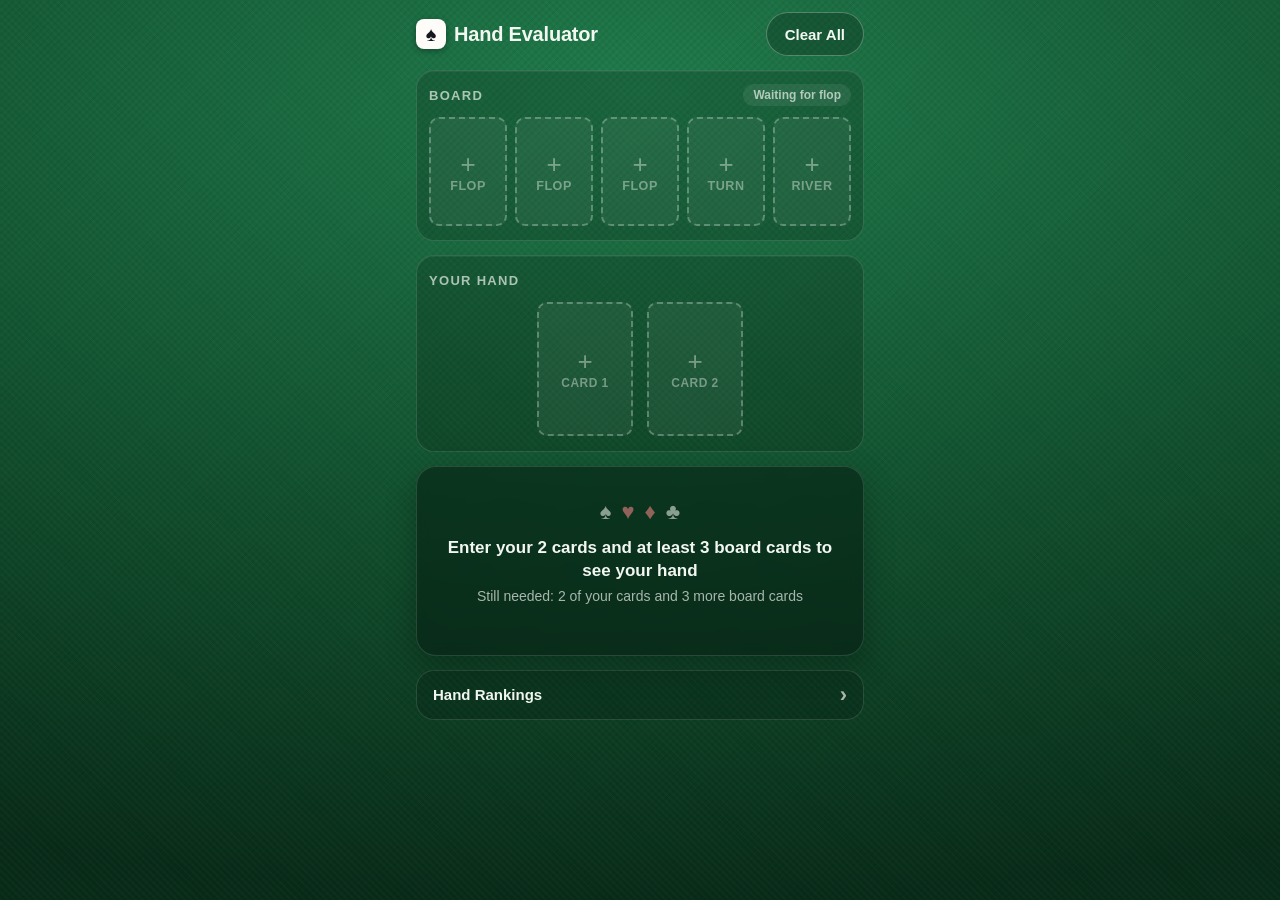
==== index.html @ f63c6add "Add poker hand evaluator app" ====
<!DOCTYPE html>
<html lang="en">
<head>
  <meta charset="utf-8">
  <meta name="viewport" content="width=device-width, initial-scale=1, maximum-scale=1, user-scalable=no, viewport-fit=cover">
  <title>Poker Hand Evaluator</title>
  <meta name="description" content="Enter your 2 cards and the board to see your best poker hand and how strong it is.">

  <!-- PWA / iPhone -->
  <meta name="theme-color" content="#0c3a22">
  <meta name="apple-mobile-web-app-capable" content="yes">
  <meta name="mobile-web-app-capable" content="yes">
  <meta name="apple-mobile-web-app-status-bar-style" content="black-translucent">
  <meta name="apple-mobile-web-app-title" content="Poker Hand">
  <meta name="format-detection" content="telephone=no">
  <link rel="apple-touch-icon" href="icons/apple-touch-icon.png">
  <link rel="icon" type="image/png" sizes="32x32" href="icons/favicon-32.png">
  <link rel="manifest" href="manifest.json">

  <link rel="stylesheet" href="styles.css">
</head>
<body>
  <main class="app">
    <header class="topbar">
      <h1><span class="logo" aria-hidden="true">♠&#xFE0E;</span> Hand Evaluator</h1>
      <button type="button" class="btn-clear" id="clear-all">Clear All</button>
    </header>

    <section class="zone" aria-labelledby="board-title">
      <div class="zone-head">
        <h2 id="board-title">Board</h2>
        <span class="stage-chip" id="stage-chip">Waiting for flop</span>
      </div>
      <div class="slots slots-board" id="board-slots"></div>
    </section>

    <section class="zone zone-hand" aria-labelledby="hand-title">
      <div class="zone-head">
        <h2 id="hand-title">Your Hand</h2>
      </div>
      <div class="slots slots-hand" id="hand-slots"></div>
    </section>

    <section class="result" id="result" aria-live="polite">
      <div class="res-hint" id="res-hint">
        <div class="hint-suits" aria-hidden="true">
          <span>♠&#xFE0E;</span><span class="red">♥&#xFE0E;</span><span class="red">♦&#xFE0E;</span><span>♣&#xFE0E;</span>
        </div>
        <p class="hint-main">Enter your 2 cards and at least 3 board cards to see your hand</p>
        <p class="hint-sub" id="hint-sub"></p>
      </div>

      <div class="res-body" id="res-body" hidden>
        <div class="res-top">
          <span class="res-stage" id="res-stage"></span>
          <span class="chip-up" id="chip-up" hidden></span>
        </div>
        <div class="res-name" id="res-name"></div>
        <div class="res-desc" id="res-desc"></div>
        <div class="res-meter">
          <div class="res-score"><strong id="res-rank">0</strong> out of 10</div>
          <div class="bar" id="res-bar" aria-hidden="true"></div>
        </div>
        <div class="res-best-label">Your best 5 cards</div>
        <div class="res-cards" id="res-cards"></div>
        <p class="res-note" id="res-note" hidden></p>
      </div>
    </section>

    <details class="cheat" id="cheat">
      <summary>Hand Rankings</summary>
      <ol class="cheat-list" id="cheat-list"></ol>
    </details>
  </main>

  <!-- Bottom-sheet picker (rank → suit, or change/remove) -->
  <div class="backdrop" id="backdrop" aria-hidden="true">
    <div class="sheet" id="sheet" role="dialog" aria-modal="true" aria-labelledby="sheet-title">
      <div class="sheet-grip" aria-hidden="true"></div>
      <div class="sheet-head">
        <button type="button" class="sheet-btn" id="sheet-back" aria-label="Back">‹ Back</button>
        <div class="sheet-titles">
          <h3 id="sheet-title"></h3>
          <p id="sheet-sub"></p>
        </div>
        <button type="button" class="sheet-btn sheet-close" id="sheet-close" aria-label="Close">✕</button>
      </div>
      <div class="sheet-body" id="sheet-body"></div>
    </div>
  </div>

  <script src="evaluator.js"></script>
  <script src="app.js"></script>
</body>
</html>
---- styles.css ----
:root {
  --felt-hi: #1f7a4a;
  --felt: #125330;
  --felt-lo: #082b18;
  --ink: #f3f7f1;
  --muted: rgba(243, 247, 241, 0.68);
  --faint: rgba(243, 247, 241, 0.42);
  --line: rgba(255, 255, 255, 0.13);
  --panel: rgba(3, 22, 12, 0.5);
  --gold: #f2c14e;
  --gold-soft: rgba(242, 193, 78, 0.16);
  --up: #7ef0ae;
  --card-bg: #fdfcf8;
  --card-edge: #d9d6cc;
  --card-red: #d0243a;
  --card-black: #15171c;
  --sheet-bg: #0f2b1c;

  --safe-t: env(safe-area-inset-top, 0px);
  --safe-r: env(safe-area-inset-right, 0px);
  --safe-b: env(safe-area-inset-bottom, 0px);
  --safe-l: env(safe-area-inset-left, 0px);
}

* { box-sizing: border-box; -webkit-tap-highlight-color: transparent; }

html {
  -webkit-text-size-adjust: 100%;
  text-size-adjust: 100%;
  background: var(--felt-lo);
}

body {
  margin: 0;
  min-height: 100vh;
  min-height: 100dvh;
  font-family: -apple-system, BlinkMacSystemFont, "SF Pro Text", "Segoe UI", Roboto, "Helvetica Neue", sans-serif;
  color: var(--ink);
  touch-action: manipulation;          /* no double-tap zoom */
  -webkit-user-select: none;
  user-select: none;
  -webkit-touch-callout: none;
  overscroll-behavior-y: none;
}

/* Felt: a fixed layer (background-attachment: fixed is broken on iOS). */
body::before {
  content: "";
  position: fixed;
  inset: 0;
  z-index: -1;
  background:
    repeating-linear-gradient(45deg, rgba(255, 255, 255, 0.018) 0 2px, transparent 2px 5px),
    repeating-linear-gradient(-45deg, rgba(0, 0, 0, 0.05) 0 2px, transparent 2px 5px),
    radial-gradient(130% 90% at 50% 10%, var(--felt-hi) 0%, var(--felt) 50%, var(--felt-lo) 100%);
}

body.sheet-open { overflow: hidden; }

button {
  font: inherit;
  color: inherit;
  cursor: pointer;
  touch-action: manipulation;
}

.app {
  max-width: 480px;
  margin: 0 auto;
  padding:
    calc(var(--safe-t) + 12px)
    calc(var(--safe-r) + 16px)
    calc(var(--safe-b) + 28px)
    calc(var(--safe-l) + 16px);
  display: flex;
  flex-direction: column;
  gap: 14px;
}

/* ---------- Top bar ---------- */

.topbar {
  display: flex;
  align-items: center;
  justify-content: space-between;
  gap: 12px;
  min-height: 44px;
}

.topbar h1 {
  margin: 0;
  font-size: 20px;
  font-weight: 750;
  letter-spacing: -0.01em;
  display: flex;
  align-items: center;
  gap: 8px;
}

.logo {
  display: inline-grid;
  place-items: center;
  width: 30px;
  height: 30px;
  border-radius: 8px;
  background: var(--card-bg);
  color: var(--card-black);
  font-size: 20px;
  box-shadow: 0 2px 6px rgba(0, 0, 0, 0.35);
}

.btn-clear {
  min-height: 44px;
  min-width: 44px;
  padding: 0 18px;
  border-radius: 999px;
  border: 1px solid rgba(255, 255, 255, 0.28);
  background: rgba(0, 0, 0, 0.22);
  font-weight: 650;
  font-size: 15px;
}
.btn-clear:active { background: rgba(255, 255, 255, 0.14); }

/* ---------- Zones & slots ---------- */

.zone {
  background: rgba(0, 0, 0, 0.16);
  border: 1px solid var(--line);
  border-radius: 18px;
  padding: 10px 12px 14px;
  box-shadow: inset 0 1px 0 rgba(255, 255, 255, 0.05);
}

.zone-head {
  display: flex;
  align-items: center;
  justify-content: space-between;
  min-height: 28px;
  margin-bottom: 8px;
}

.zone h2 {
  margin: 0;
  font-size: 13px;
  font-weight: 700;
  letter-spacing: 0.1em;
  text-transform: uppercase;
  color: var(--muted);
}

.stage-chip {
  font-size: 12px;
  font-weight: 650;
  padding: 4px 10px;
  border-radius: 999px;
  background: rgba(255, 255, 255, 0.08);
  color: var(--muted);
}
.stage-chip.live { background: var(--gold-soft); color: var(--gold); }

.slots { display: grid; gap: 8px; }
.slots-board { grid-template-columns: repeat(5, minmax(0, 1fr)); }
.slots-hand {
  grid-template-columns: repeat(2, minmax(0, 96px));
  justify-content: center;
  gap: 14px;
}

.slot {
  position: relative;
  aspect-ratio: 5 / 7;
  min-height: 44px;
  padding: 0;
  border: 0;
  border-radius: 10px;
  container-type: inline-size;
  transition: transform 0.25s ease, box-shadow 0.25s ease, opacity 0.25s ease, filter 0.25s ease;
}
.slot:active { transform: scale(0.96); }

.slot.empty {
  background: rgba(255, 255, 255, 0.05);
  border: 2px dashed rgba(255, 255, 255, 0.28);
  color: var(--faint);
  display: flex;
  flex-direction: column;
  align-items: center;
  justify-content: center;
  gap: 2px;
}
.slot.empty .plus { font-size: 26px; line-height: 1; font-weight: 300; }
.slot.empty .lbl {
  font-size: 10px;
  font-size: 17cqw;
  font-weight: 650;
  letter-spacing: 0.04em;
  text-transform: uppercase;
}
.slots-hand .slot.empty .lbl { font-size: 12px; font-size: 13cqw; }

/* Highlight the best five among the cards on screen. */
.slot.in-best {
  transform: translateY(-4px);
  box-shadow: 0 0 0 3px var(--gold), 0 10px 20px rgba(0, 0, 0, 0.45);
}
.slot.not-best { opacity: 0.45; filter: saturate(0.5); }

/* ---------- Card face (CSS only) ---------- */

.card {
  position: relative;
  width: 100%;
  height: 100%;
  border-radius: 10px;
  background: linear-gradient(160deg, #ffffff 0%, var(--card-bg) 60%, #f1efe7 100%);
  border: 1px solid var(--card-edge);
  box-shadow: 0 3px 8px rgba(0, 0, 0, 0.35);
  color: var(--card-black);
  container-type: inline-size;
  overflow: hidden;
}
.card.red { color: var(--card-red); }

.card .corner {
  position: absolute;
  top: 6%;
  left: 9%;
  display: flex;
  flex-direction: column;
  align-items: center;
  line-height: 0.95;
  font-weight: 750;
  letter-spacing: -0.04em;
}
.card .corner .r { font-size: 16px; font-size: 30cqw; }
.card .corner .s { font-size: 12px; font-size: 22cqw; }
.card .pip {
  position: absolute;
  right: 8%;
  bottom: 4%;
  font-size: 30px;
  font-size: 56cqw;
  line-height: 1;
}

/* ---------- Result panel ---------- */

.result {
  position: relative;
  background: var(--panel);
  border: 1px solid var(--line);
  border-radius: 20px;
  padding: 18px 18px 20px;
  min-height: 190px;
  -webkit-backdrop-filter: blur(6px);
  backdrop-filter: blur(6px);
  box-shadow: 0 12px 30px rgba(0, 0, 0, 0.25);
}

.res-hint { text-align: center; padding: 14px 6px 6px; }
.hint-suits { display: flex; justify-content: center; gap: 10px; font-size: 22px; opacity: 0.55; }
.hint-suits .red { color: #ff8a8a; }
.hint-main { margin: 12px 0 6px; font-size: 17px; font-weight: 600; line-height: 1.35; }
.hint-sub { margin: 0; font-size: 14px; color: var(--muted); }

.res-top { display: flex; align-items: center; justify-content: space-between; gap: 8px; min-height: 26px; }
.res-stage {
  font-size: 12px;
  font-weight: 700;
  letter-spacing: 0.08em;
  text-transform: uppercase;
  color: var(--gold);
}
.chip-up {
  font-size: 12px;
  font-weight: 700;
  padding: 4px 10px;
  border-radius: 999px;
  background: rgba(126, 240, 174, 0.14);
  color: var(--up);
  white-space: nowrap;
}

.res-name {
  margin-top: 4px;
  font-size: 38px;
  font-size: clamp(30px, 10vw, 42px);
  font-weight: 800;
  letter-spacing: -0.025em;
  line-height: 1.05;
}
.res-desc { margin-top: 6px; font-size: 17px; color: var(--muted); line-height: 1.35; }

.res-meter { margin-top: 16px; }
.res-score { font-size: 15px; color: var(--muted); margin-bottom: 8px; }
.res-score strong { font-size: 22px; color: var(--ink); font-weight: 800; }

.bar { display: grid; grid-template-columns: repeat(10, 1fr); gap: 4px; }
.bar .seg {
  height: 10px;
  border-radius: 3px;
  background: rgba(255, 255, 255, 0.1);
  transition: background-color 0.35s ease, box-shadow 0.35s ease;
}
.bar .seg.on { background: var(--seg); box-shadow: 0 0 8px var(--seg); }

.res-best-label {
  margin-top: 18px;
  font-size: 12px;
  font-weight: 700;
  letter-spacing: 0.08em;
  text-transform: uppercase;
  color: var(--faint);
}
.res-cards {
  margin-top: 8px;
  display: grid;
  grid-template-columns: repeat(5, minmax(0, 54px));
  gap: 8px;
}
.res-cards .card { aspect-ratio: 5 / 7; height: auto; }

.res-note {
  margin: 14px 0 0;
  padding: 10px 12px;
  border-radius: 12px;
  background: rgba(255, 255, 255, 0.06);
  font-size: 14px;
  color: var(--muted);
  line-height: 1.35;
}

/* Smooth update when the hand changes. */
.res-body.changed { animation: res-pop 0.45s cubic-bezier(0.2, 0.8, 0.2, 1); }
.res-body.changed .res-name { animation: res-glow 1.2s ease-out; }
@keyframes res-pop {
  0% { opacity: 0.4; transform: translateY(6px) scale(0.985); }
  100% { opacity: 1; transform: none; }
}
@keyframes res-glow {
  0% { color: var(--gold); text-shadow: 0 0 18px rgba(242, 193, 78, 0.7); }
  100% { color: var(--ink); text-shadow: none; }
}

/* ---------- Cheat sheet ---------- */

.cheat {
  background: rgba(0, 0, 0, 0.16);
  border: 1px solid var(--line);
  border-radius: 18px;
  overflow: hidden;
}
.cheat summary {
  min-height: 48px;
  display: flex;
  align-items: center;
  justify-content: space-between;
  padding: 0 16px;
  font-weight: 650;
  font-size: 15px;
  cursor: pointer;
  list-style: none;
}
.cheat summary::-webkit-details-marker { display: none; }
.cheat summary::after { content: "›"; font-size: 22px; color: var(--muted); transition: transform 0.2s ease; }
.cheat[open] summary::after { transform: rotate(90deg); }

.cheat-list { list-style: none; margin: 0; padding: 0 10px 12px; }
.cheat-list li {
  display: grid;
  grid-template-columns: 44px 1fr;
  align-items: center;
  gap: 2px 10px;
  padding: 8px 8px;
  border-radius: 10px;
}
.cheat-list .num {
  grid-row: span 2;
  font-weight: 800;
  font-size: 14px;
  color: var(--muted);
  text-align: center;
}
.cheat-list .nm { font-weight: 650; font-size: 15px; }
.cheat-list .ex { font-size: 13px; color: var(--faint); }
.cheat-list li.current { background: var(--gold-soft); box-shadow: inset 0 0 0 1px var(--gold); }
.cheat-list li.current .num, .cheat-list li.current .nm { color: var(--gold); }

/* ---------- Bottom sheet ---------- */

.backdrop {
  position: fixed;
  inset: 0;
  z-index: 50;
  display: flex;
  align-items: flex-end;
  justify-content: center;
  background: rgba(0, 0, 0, 0.55);
  opacity: 0;
  visibility: hidden;
  transition: opacity 0.22s ease, visibility 0s linear 0.22s;
}
.backdrop.open { opacity: 1; visibility: visible; transition: opacity 0.22s ease; }

.sheet {
  width: 100%;
  max-width: 480px;
  background: var(--sheet-bg);
  border-top: 1px solid var(--line);
  border-radius: 22px 22px 0 0;
  padding:
    6px
    calc(var(--safe-r) + 16px)
    calc(var(--safe-b) + 20px)
    calc(var(--safe-l) + 16px);
  box-shadow: 0 -10px 30px rgba(0, 0, 0, 0.4);
  transform: translateY(100%);
  transition: transform 0.28s cubic-bezier(0.2, 0.8, 0.2, 1);
}
.backdrop.open .sheet { transform: translateY(0); }

.sheet-grip { width: 38px; height: 5px; border-radius: 3px; background: rgba(255, 255, 255, 0.22); margin: 4px auto 6px; }

.sheet-head {
  display: grid;
  grid-template-columns: 76px 1fr 76px;
  align-items: center;
  margin-bottom: 12px;
}
.sheet-titles { text-align: center; }
.sheet-titles h3 { margin: 0; font-size: 18px; font-weight: 700; }
.sheet-titles p { margin: 2px 0 0; font-size: 13px; color: var(--muted); }

.sheet-btn {
  min-height: 44px;
  min-width: 44px;
  border: 0;
  background: transparent;
  color: var(--gold);
  font-size: 16px;
  font-weight: 600;
  text-align: left;
  padding: 0 4px;
}
.sheet-btn[hidden] { display: block; visibility: hidden; }
.sheet-close { text-align: right; color: var(--muted); font-size: 18px; }

.rank-grid { display: grid; grid-template-columns: repeat(5, minmax(0, 1fr)); gap: 8px; }
.rank-btn {
  min-height: 58px;
  border: 0;
  border-radius: 12px;
  background: var(--card-bg);
  color: var(--card-black);
  font-size: 24px;
  font-weight: 750;
  box-shadow: 0 2px 0 var(--card-edge);
}
.rank-btn:active:not(:disabled) { transform: translateY(1px); background: #fff3cf; }
.rank-btn:disabled { opacity: 0.28; cursor: not-allowed; }

.suit-grid { display: grid; grid-template-columns: repeat(2, minmax(0, 1fr)); gap: 10px; }
.suit-btn {
  position: relative;
  min-height: 96px;
  border: 0;
  border-radius: 14px;
  background: var(--card-bg);
  color: var(--card-black);
  display: flex;
  flex-direction: column;
  align-items: center;
  justify-content: center;
  gap: 2px;
  box-shadow: 0 2px 0 var(--card-edge);
}
.suit-btn.red { color: var(--card-red); }
.suit-btn .big { font-size: 34px; font-weight: 750; line-height: 1; }
.suit-btn .name { font-size: 14px; font-weight: 600; color: #5a5d63; }
.suit-btn:active:not(:disabled) { transform: translateY(1px); background: #fff3cf; }
.suit-btn:disabled { opacity: 0.35; cursor: not-allowed; }
.suit-btn .tag {
  position: absolute;
  top: 8px;
  right: 8px;
  font-size: 11px;
  font-weight: 700;
  padding: 2px 7px;
  border-radius: 999px;
  background: #e6e3da;
  color: #55585e;
}
.suit-btn.current { box-shadow: 0 0 0 3px var(--gold); }

.action-card { width: 84px; margin: 0 auto 16px; aspect-ratio: 5 / 7; }
.action-list { display: grid; gap: 10px; }
.action-btn {
  min-height: 52px;
  border-radius: 14px;
  border: 1px solid var(--line);
  background: rgba(255, 255, 255, 0.07);
  font-size: 17px;
  font-weight: 650;
}
.action-btn.danger { color: #ff8c8c; }
.action-btn:active { background: rgba(255, 255, 255, 0.14); }

@media (prefers-reduced-motion: reduce) {
  *, *::before, *::after { animation: none !important; transition: none !important; }
}
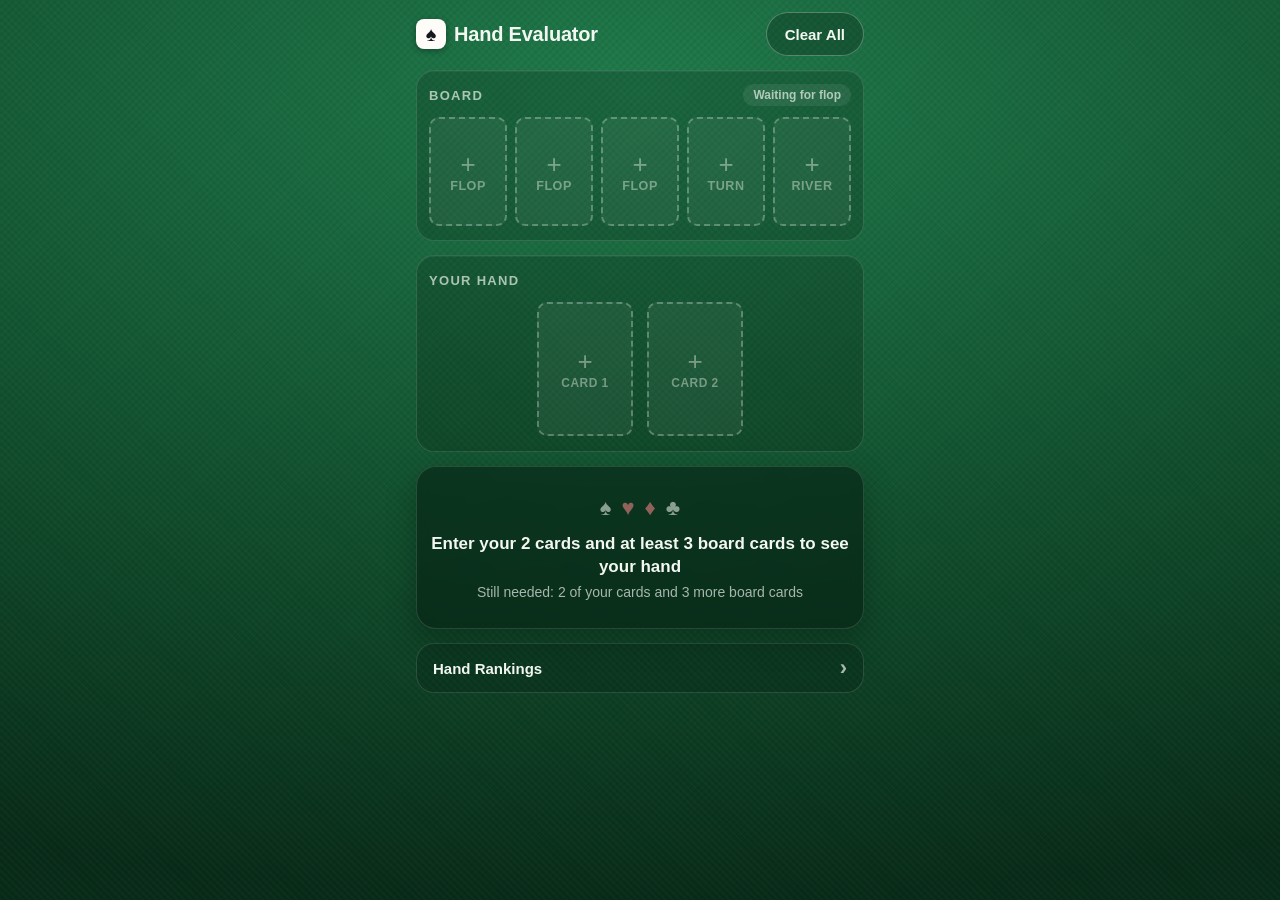
==== commit 538c77a8: "Update index.html" ====
--- a/index.html
+++ b/index.html
@@ -4,7 +4,7 @@
   <meta charset="utf-8">
   <meta name="viewport" content="width=device-width, initial-scale=1, maximum-scale=1, user-scalable=no, viewport-fit=cover">
   <title>Poker Hand Evaluator</title>
-  <meta name="description" content="Enter your 2 cards and the board to see your best poker hand and how strong it is.">
+  <meta name="description" content="Four-deck poker hand evaluator: enter your 2 cards and the board to see your official hand and your House Points.">
 
   <!-- PWA / iPhone -->
   <meta name="theme-color" content="#0c3a22">
@@ -22,7 +22,7 @@
 <body>
   <main class="app">
     <header class="topbar">
-      <h1><span class="logo" aria-hidden="true">♠&#xFE0E;</span> Hand Evaluator</h1>
+      <h1><span class="logo" aria-hidden="true">&#x2660;&#xFE0E;</span> Hand Evaluator</h1>
       <button type="button" class="btn-clear" id="clear-all">Clear All</button>
     </header>
 
@@ -41,16 +41,17 @@
       <div class="slots slots-hand" id="hand-slots"></div>
     </section>
 
-    <section class="result" id="result" aria-live="polite">
+    <section class="result-wrap" id="result" aria-live="polite">
       <div class="res-hint" id="res-hint">
         <div class="hint-suits" aria-hidden="true">
-          <span>♠&#xFE0E;</span><span class="red">♥&#xFE0E;</span><span class="red">♦&#xFE0E;</span><span>♣&#xFE0E;</span>
+          <span>&#x2660;&#xFE0E;</span><span class="red">&#x2665;&#xFE0E;</span><span class="red">&#x2666;&#xFE0E;</span><span>&#x2663;&#xFE0E;</span>
         </div>
         <p class="hint-main">Enter your 2 cards and at least 3 board cards to see your hand</p>
         <p class="hint-sub" id="hint-sub"></p>
       </div>
 
-      <div class="res-body" id="res-body" hidden>
+      <div class="result panel-official" id="res-body" hidden>
+        <div class="panel-label">Official Ranking</div>
         <div class="res-top">
           <span class="res-stage" id="res-stage"></span>
           <span class="chip-up" id="chip-up" hidden></span>
@@ -58,12 +59,22 @@
         <div class="res-name" id="res-name"></div>
         <div class="res-desc" id="res-desc"></div>
         <div class="res-meter">
-          <div class="res-score"><strong id="res-rank">0</strong> out of 10</div>
+          <div class="res-score"><strong id="res-rank">0</strong> <span id="res-rank-max">out of 10</span></div>
           <div class="bar" id="res-bar" aria-hidden="true"></div>
         </div>
         <div class="res-best-label">Your best 5 cards</div>
         <div class="res-cards" id="res-cards"></div>
         <p class="res-note" id="res-note" hidden></p>
+      </div>
+
+      <div class="result panel-house" id="house-body" hidden>
+        <div class="panel-label">House Points</div>
+        <div class="house-top">
+          <div class="house-total"><strong id="house-total">0</strong><span>points</span></div>
+          <span class="chip-up" id="house-chip-up" hidden></span>
+        </div>
+        <p class="house-empty" id="house-empty" hidden>No House Points on this hand yet.</p>
+        <ol class="house-breakdown" id="house-breakdown"></ol>
       </div>
     </section>
 
@@ -73,23 +84,24 @@
     </details>
   </main>
 
-  <!-- Bottom-sheet picker (rank → suit, or change/remove) -->
+  <!-- Bottom-sheet picker (rank &#x2192; suit, or change/remove) -->
   <div class="backdrop" id="backdrop" aria-hidden="true">
     <div class="sheet" id="sheet" role="dialog" aria-modal="true" aria-labelledby="sheet-title">
       <div class="sheet-grip" aria-hidden="true"></div>
       <div class="sheet-head">
-        <button type="button" class="sheet-btn" id="sheet-back" aria-label="Back">‹ Back</button>
+        <button type="button" class="sheet-btn" id="sheet-back" aria-label="Back">&#x2039; Back</button>
         <div class="sheet-titles">
           <h3 id="sheet-title"></h3>
           <p id="sheet-sub"></p>
         </div>
-        <button type="button" class="sheet-btn sheet-close" id="sheet-close" aria-label="Close">✕</button>
+        <button type="button" class="sheet-btn sheet-close" id="sheet-close" aria-label="Close">&#x2715;</button>
       </div>
       <div class="sheet-body" id="sheet-body"></div>
     </div>
   </div>
 
   <script src="evaluator.js"></script>
+  <script src="scoring.js"></script>
   <script src="app.js"></script>
 </body>
 </html>
--- a/styles.css
+++ b/styles.css
@@ -243,7 +243,9 @@
   line-height: 1;
 }
 
-/* ---------- Result panel ---------- */
+/* ---------- Result panels ---------- */
+
+.result-wrap { display: flex; flex-direction: column; gap: 14px; }
 
 .result {
   position: relative;
@@ -257,7 +259,25 @@
   box-shadow: 0 12px 30px rgba(0, 0, 0, 0.25);
 }
 
-.res-hint { text-align: center; padding: 14px 6px 6px; }
+.res-hint {
+  text-align: center;
+  padding: 28px 6px;
+  background: var(--panel);
+  border: 1px solid var(--line);
+  border-radius: 20px;
+  -webkit-backdrop-filter: blur(6px);
+  backdrop-filter: blur(6px);
+  box-shadow: 0 12px 30px rgba(0, 0, 0, 0.25);
+}
+
+.panel-label {
+  font-size: 12px;
+  font-weight: 700;
+  letter-spacing: 0.1em;
+  text-transform: uppercase;
+  color: var(--gold);
+  margin-bottom: 2px;
+}
 .hint-suits { display: flex; justify-content: center; gap: 10px; font-size: 22px; opacity: 0.55; }
 .hint-suits .red { color: #ff8a8a; }
 .hint-main { margin: 12px 0 6px; font-size: 17px; font-weight: 600; line-height: 1.35; }
@@ -330,9 +350,10 @@
   line-height: 1.35;
 }
 
-/* Smooth update when the hand changes. */
-.res-body.changed { animation: res-pop 0.45s cubic-bezier(0.2, 0.8, 0.2, 1); }
-.res-body.changed .res-name { animation: res-glow 1.2s ease-out; }
+/* Smooth update when the hand changes (applies to both the official and House Points panels). */
+.result.changed { animation: res-pop 0.45s cubic-bezier(0.2, 0.8, 0.2, 1); }
+.result.changed .res-name,
+.result.changed .house-total strong { animation: res-glow 1.2s ease-out; }
 @keyframes res-pop {
   0% { opacity: 0.4; transform: translateY(6px) scale(0.985); }
   100% { opacity: 1; transform: none; }
@@ -341,6 +362,48 @@
   0% { color: var(--gold); text-shadow: 0 0 18px rgba(242, 193, 78, 0.7); }
   100% { color: var(--ink); text-shadow: none; }
 }
+
+/* ---------- House Points panel ---------- */
+
+.house-top { display: flex; align-items: center; justify-content: space-between; gap: 8px; min-height: 26px; }
+
+.house-total {
+  margin-top: 4px;
+  display: flex;
+  align-items: baseline;
+  gap: 8px;
+}
+.house-total strong {
+  font-size: 38px;
+  font-size: clamp(30px, 10vw, 42px);
+  font-weight: 800;
+  letter-spacing: -0.025em;
+  line-height: 1.05;
+  color: var(--up);
+}
+.house-total span { font-size: 15px; color: var(--muted); font-weight: 650; }
+
+.house-empty { margin: 14px 0 0; font-size: 15px; color: var(--muted); line-height: 1.4; }
+
+.house-breakdown {
+  list-style: none;
+  margin: 16px 0 0;
+  padding: 0;
+  display: flex;
+  flex-direction: column;
+  gap: 6px;
+}
+.house-breakdown li {
+  display: flex;
+  align-items: baseline;
+  justify-content: space-between;
+  gap: 10px;
+  padding: 9px 12px;
+  border-radius: 10px;
+  background: rgba(255, 255, 255, 0.06);
+}
+.house-line-label { font-size: 14px; color: var(--ink); line-height: 1.3; }
+.house-line-points { font-size: 15px; font-weight: 750; color: var(--up); white-space: nowrap; }
 
 /* ---------- Cheat sheet ---------- */
 
@@ -362,7 +425,7 @@
   list-style: none;
 }
 .cheat summary::-webkit-details-marker { display: none; }
-.cheat summary::after { content: "›"; font-size: 22px; color: var(--muted); transition: transform 0.2s ease; }
+.cheat summary::after { content: "\00203A"; font-size: 22px; color: var(--muted); transition: transform 0.2s ease; }
 .cheat[open] summary::after { transform: rotate(90deg); }
 
 .cheat-list { list-style: none; margin: 0; padding: 0 10px 12px; }
@@ -492,6 +555,17 @@
 }
 .suit-btn.current { box-shadow: 0 0 0 3px var(--gold); }
 
+.tag-stack {
+  position: absolute;
+  top: 8px;
+  right: 8px;
+  display: flex;
+  flex-direction: column;
+  align-items: flex-end;
+  gap: 4px;
+}
+.tag-stack .tag { position: static; }
+
 .action-card { width: 84px; margin: 0 auto 16px; aspect-ratio: 5 / 7; }
 .action-list { display: grid; gap: 10px; }
 .action-btn {
